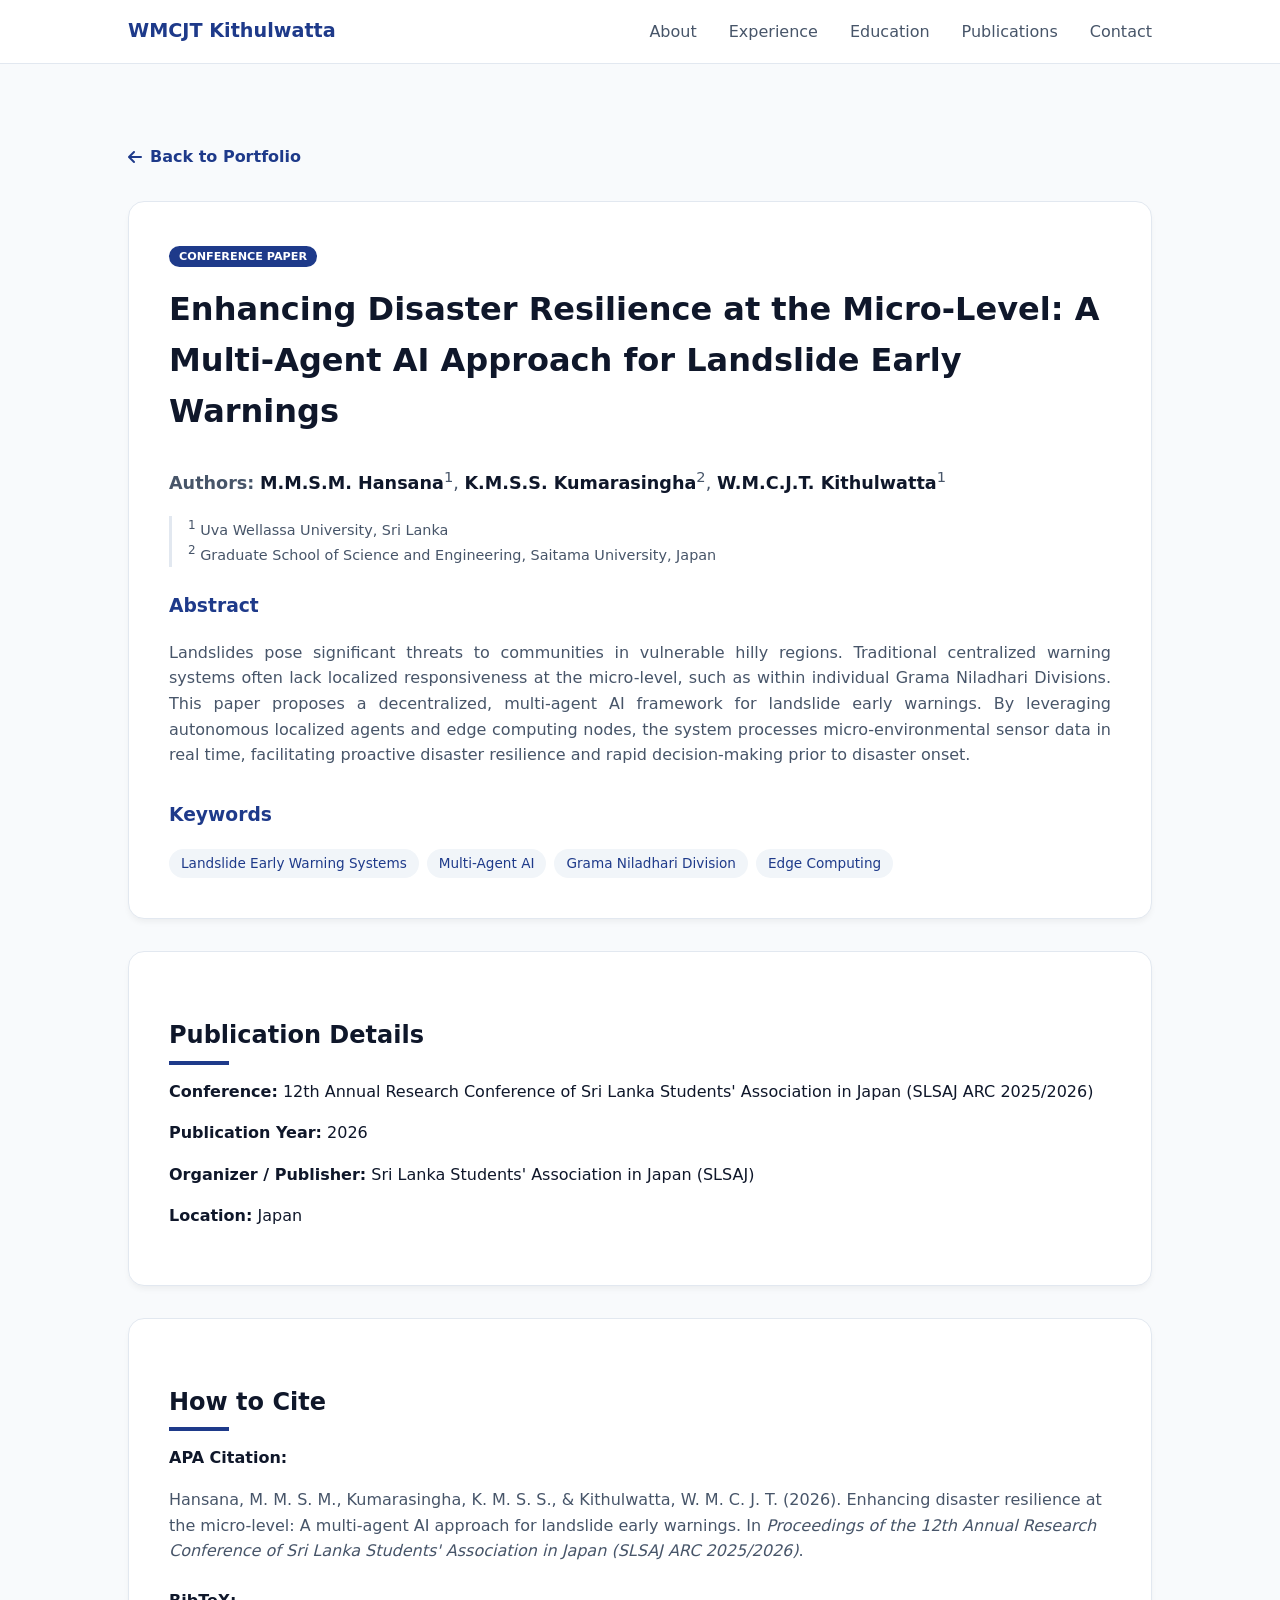
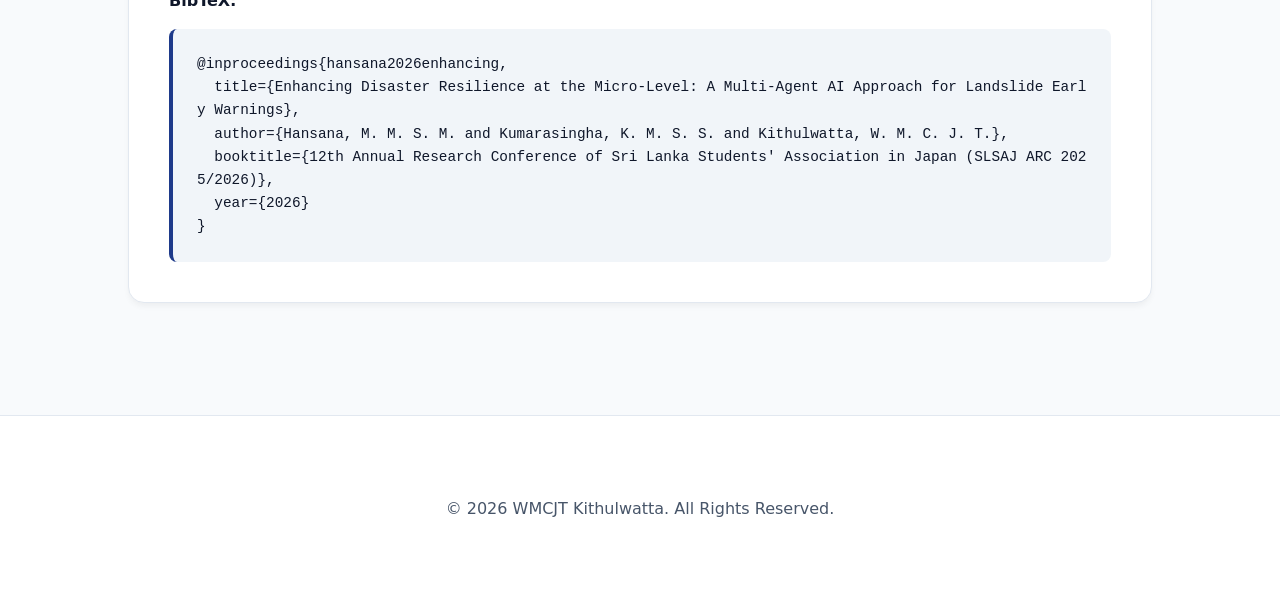
==== publication_early_warning.html @ 1a973e7d "Create publication_early_warning.html" ====
<!DOCTYPE html>
<html lang="en">
<head>
    <meta charset="UTF-8">
    <meta name="viewport" content="width=device-width, initial-scale=1.0">
    <title>Enhancing Disaster Resilience at the Micro-Level: A Multi-Agent AI Approach for Landslide Early Warnings | WMCJT Kithulwatta</title>
    
    <!-- Google Scholar Indexing Meta Tags for Conference Papers -->
    <meta name="citation_title" content="Enhancing Disaster Resilience at the Micro-Level: A Multi-Agent AI Approach for Landslide Early Warnings">
    <meta name="citation_author" content="Hansana, M. M. S. M.">
    <meta name="citation_author" content="Kumarasingha, K. M. S. S.">
    <meta name="citation_author" content="Kithulwatta, W. M. C. J. T.">
    
    <meta name="citation_publication_date" content="2026">
    <meta name="citation_conference_title" content="12th Research Conference of Sri Lanka Students' Association in Japan (SLSAJ ARC 2025/2026)">
    <!-- <meta name="citation_pdf_url" content="https://yourdomain.com/papers/landslide-multiagent-ai.pdf"> -->
    <!-- <meta name="citation_doi" content="10.xxxx/xxxxxx"> -->

    <link rel="stylesheet" href="style.css">
    <link rel="stylesheet" href="https://cdnjs.cloudflare.com/ajax/libs/font-awesome/6.0.0/css/all.min.css">
    
    <style>
        .pub-detail-card {
            background: white;
            padding: 2.5rem;
            border-radius: 16px;
            border: 1px solid var(--border);
            box-shadow: 0 4px 6px -1px rgba(0, 0, 0, 0.05);
            margin-bottom: 2rem;
        }
        .author-list {
            font-size: 1.1rem;
            color: var(--slate);
            margin: 1rem 0;
            line-height: 1.8;
        }
        .author-name {
            color: var(--dark);
            font-weight: 600;
        }
        .affiliation-list {
            font-size: 0.9rem;
            color: var(--slate);
            margin-top: 0.5rem;
            margin-bottom: 1.5rem;
            line-height: 1.6;
            padding-left: 1rem;
            border-left: 3px solid var(--border);
        }
        .keywords-list {
            display: flex;
            flex-wrap: wrap;
            gap: 0.5rem;
            margin-top: 1rem;
        }
        .keyword-chip {
            background: var(--bg-alt);
            color: var(--primary);
            padding: 4px 12px;
            border-radius: 15px;
            font-size: 0.85rem;
            font-weight: 500;
        }
        .cite-box {
            background: var(--bg-alt);
            padding: 1.5rem;
            border-radius: 8px;
            font-family: monospace;
            white-space: pre-wrap;
            word-break: break-all;
            border-left: 4px solid var(--primary);
            font-size: 0.9rem;
        }
        .back-btn {
            display: inline-flex;
            align-items: center;
            gap: 0.5rem;
            color: var(--primary);
            text-decoration: none;
            font-weight: 600;
            margin-bottom: 2rem;
            transition: transform 0.2s ease;
        }
        .back-btn:hover {
            transform: translateX(-5px);
        }
    </style>
</head>
<body>
    <header>
        <nav>
            <div class="logo">WMCJT Kithulwatta</div>
            <ul>
                <li><a href="index.html#about">About</a></li>
                <li><a href="index.html#experience">Experience</a></li>
                <li><a href="index.html#education">Education</a></li>
                <li><a href="index.html#publications">Publications</a></li>
                <li><a href="index.html#contact">Contact</a></li>
            </ul>
        </nav>
    </header>

    <main>
        <section>
            <a href="index.html#publications" class="back-btn">
                <i class="fas fa-arrow-left"></i> Back to Portfolio
            </a>

            <div class="pub-detail-card">
                <span class="pub-tag">Conference Paper</span>
                <h1 style="margin-top: 1rem; font-size: 2rem;">Enhancing Disaster Resilience at the Micro-Level: A Multi-Agent AI Approach for Landslide Early Warnings</h1>
                
                <p class="author-list">
                    <strong>Authors:</strong> 
                    <span class="author-name">M.M.S.M. Hansana</span><sup>1</sup>, 
                    <span class="author-name">K.M.S.S. Kumarasingha</span><sup>2</sup>, 
                    <span class="author-name">W.M.C.J.T. Kithulwatta</span><sup>1</sup>
                </p>

                <div class="affiliation-list">
                    <sup>1</sup> Uva Wellassa University, Sri Lanka<br>
                    <sup>2</sup> Graduate School of Science and Engineering, Saitama University, Japan
                </div>

                <h3 class="accent">Abstract</h3>
                <p style="text-align: justify; color: var(--slate);">
                    Landslides pose significant threats to communities in vulnerable hilly regions. Traditional centralized warning systems often lack localized responsiveness at the micro-level, such as within individual Grama Niladhari Divisions. This paper proposes a decentralized, multi-agent AI framework for landslide early warnings. By leveraging autonomous localized agents and edge computing nodes, the system processes micro-environmental sensor data in real time, facilitating proactive disaster resilience and rapid decision-making prior to disaster onset.
                </p>

                <h3 class="accent" style="margin-top: 2rem;">Keywords</h3>
                <div class="keywords-list">
                    <span class="keyword-chip">Landslide Early Warning Systems</span>
                    <span class="keyword-chip">Multi-Agent AI</span>
                    <span class="keyword-chip">Grama Niladhari Division</span>
                    <span class="keyword-chip">Edge Computing</span>
                </div>
            </div>

            <!-- Conference / Details Section -->
            <div class="pub-detail-card">
                <h3 class="section-title" style="font-size: 1.5rem; margin-bottom: 1.5rem;">Publication Details</h3>
                <p><strong>Conference:</strong> 12th Annual Research Conference of Sri Lanka Students' Association in Japan (SLSAJ ARC 2025/2026)</p>
                <p><strong>Publication Year:</strong> 2026</p>
                <p><strong>Organizer / Publisher:</strong> Sri Lanka Students' Association in Japan (SLSAJ)</p>
                <p><strong>Location:</strong> Japan</p>
            </div>

            <!-- How to Cite Section -->
            <div class="pub-detail-card">
                <h3 class="section-title" style="font-size: 1.5rem; margin-bottom: 1.5rem;">How to Cite</h3>
                
                <p><strong>APA Citation:</strong></p>
                <p style="color: var(--slate); margin-bottom: 1.5rem;">
                    Hansana, M. M. S. M., Kumarasingha, K. M. S. S., & Kithulwatta, W. M. C. J. T. (2026). Enhancing disaster resilience at the micro-level: A multi-agent AI approach for landslide early warnings. In <i>Proceedings of the 12th Annual Research Conference of Sri Lanka Students' Association in Japan (SLSAJ ARC 2025/2026)</i>.
                </p>

                <p><strong>BibTeX:</strong></p>
                <div class="cite-box">@inproceedings{hansana2026enhancing,
  title={Enhancing Disaster Resilience at the Micro-Level: A Multi-Agent AI Approach for Landslide Early Warnings},
  author={Hansana, M. M. S. M. and Kumarasingha, K. M. S. S. and Kithulwatta, W. M. C. J. T.},
  booktitle={12th Annual Research Conference of Sri Lanka Students' Association in Japan (SLSAJ ARC 2025/2026)},
  year={2026}
}</div>
            </div>
        </section>
    </main>

    <footer>
        <p>&copy; 2026 WMCJT Kithulwatta. All Rights Reserved.</p>
    </footer>

    <script src="script.js"></script>
</body>
</html>
---- style.css ----
/* --- Variables & Core Setup --- */
:root {
    /* Primary Navy Blue */
    --primary: #1e3a8a; 
    /* Even darker Navy for text and deep accents */
    --dark: #0f172a;    
    /* Soft white for backgrounds */
    --light: #f8fafc;   
    /* Muted blue-grey for secondary text */
    --slate: #475569;   
    /* Light grey for borders */
    --border: #e2e8f0;  
    /* Section Background for contrast */
    --bg-alt: #f1f5f9;
}

html {
    scroll-behavior: smooth;
}

body {
    background-color: var(--light);
    color: var(--dark);
    font-family: 'Inter', system-ui, sans-serif;
    margin: 0;
    line-height: 1.6;
}

/* --- Navigation --- */
nav {
    display: flex;
    justify-content: space-between;
    align-items: center;
    padding: 1rem 10%;
    background: rgba(255, 255, 255, 0.95);
    backdrop-filter: blur(10px);
    border-bottom: 1px solid var(--border);
    position: sticky;
    top: 0;
    z-index: 1000;
}

.logo {
    font-weight: 700;
    font-size: 1.2rem;
    color: var(--primary);
}

nav ul { 
    display: flex; 
    list-style: none; 
    gap: 2rem; 
    margin: 0;
    padding: 0;
}

nav ul li a { 
    text-decoration: none; 
    color: var(--slate); 
    font-weight: 500; 
    transition: 0.3s; 
    padding-bottom: 5px;
}

nav ul li a:hover { 
    color: var(--primary); 
    border-bottom: 2px solid var(--primary); 
}

/* --- Section Layouts --- */
section { 
    padding: 80px 10%; 
    scroll-margin-top: 70px;
}

.dark-variant { 
    background-color: var(--bg-alt); 
}

.accent { 
    color: var(--primary); 
}

.section-title { 
    font-size: 2.2rem; 
    margin-bottom: 3rem; 
    position: relative; 
}

.section-title::after {
    content: '';
    position: absolute;
    left: 0; 
    bottom: -10px;
    width: 60px; 
    height: 4px; 
    background: var(--primary);
}

/* --- Hero Section --- */
.hero-container {
    display: flex;
    align-items: center;
    justify-content: space-between;
    gap: 4rem;
    padding-top: 100px;
    padding-bottom: 100px;
}

.hero-content { 
    flex: 2; 
}

.hero-content h1 {
    font-size: 3rem;
    line-height: 1.2;
    margin-bottom: 1rem;
}

.subtitle {
    font-size: 1.2rem;
    color: var(--slate);
    margin-bottom: 2rem;
}

.hero-image {
    flex: 1;
    display: flex;
    justify-content: center;
}

.profile-img {
    width: 300px;
    height: 300px;
    border-radius: 24px;
    object-fit: cover;
    box-shadow: 20px 20px 0px var(--primary);
    border: 1px solid var(--border);
    transition: transform 0.3s ease;
}

.profile-img:hover {
    transform: translate(-5px, -5px);
}

/* --- Social Icons --- */
.social-icons {
    display: flex;
    gap: 1.5rem;
}

.social-icons a {
    color: var(--primary); 
    font-size: 1.8rem;
    transition: all 0.3s ease;
    text-decoration: none;
}

.social-icons a:hover {
    color: #3b82f6; 
    transform: translateY(-5px) scale(1.1);
}

/* --- Core Expertise List --- */
.custom-list-container {
    background: white;
    padding: 2.5rem;
    border-radius: 16px;
    border: 1px solid var(--border);
    box-shadow: 0 4px 6px -1px rgba(0, 0, 0, 0.1);
}

.styled-list {
    list-style: none;
    padding: 0;
    display: grid;
    grid-template-columns: repeat(auto-fit, minmax(250px, 1fr));
    gap: 1.5rem;
}

.styled-list li {
    display: flex;
    align-items: center;
    gap: 12px;
    font-size: 1.1rem;
    font-weight: 500;
}

.styled-list li i {
    color: var(--primary);
}

/* --- Timeline (Experience) --- */
.timeline { 
    border-left: 3px solid var(--border); 
    padding-left: 2.5rem; 
}

.timeline-item { 
    margin-bottom: 3rem; 
    position: relative; 
}

.timeline-item::before {
    content: '';
    position: absolute;
    left: calc(-2.5rem - 8px);
    top: 8px;
    width: 14px; 
    height: 14px;
    background: var(--primary);
    border: 3px solid white;
    border-radius: 50%;
}

.time { 
    font-weight: bold; 
    color: var(--primary); 
    margin-bottom: 0.5rem; 
    font-size: 0.9rem;
    text-transform: uppercase;
}

.org { 
    font-weight: 600; 
    color: var(--dark); 
    margin-bottom: 0.5rem;
}

/* --- Education Grid --- */
.grid { 
    display: grid; 
    grid-template-columns: repeat(auto-fit, minmax(300px, 1fr)); 
    gap: 2rem; 
}

.edu-card { 
    padding: 2rem; 
    background: white; 
    border-radius: 12px; 
    border: 1px solid var(--border); 
    transition: 0.3s;
}

.edu-card:hover {
    border-color: var(--primary);
    box-shadow: 0 10px 15px -3px rgba(0, 0, 0, 0.1);
}

.edu-card h3 { margin-top: 0; color: var(--primary); font-size: 1.2rem; }

/* --- Publications --- */
.pub-list { list-style: none; padding: 0; }
.pub-list li { 
    padding: 1.5rem 0; 
    border-bottom: 1px solid var(--border); 
}

.pub-tag {
    font-size: 0.7rem;
    padding: 4px 10px;
    background: var(--primary);
    color: white;
    border-radius: 20px;
    margin-right: 12px;
    text-transform: uppercase;
    font-weight: bold;
}

/* --- Vertical Sentence List (Insights) --- */
.sentence-list-container {
    max-width: 900px;
    margin: 0 auto;
}

.sentence-list {
    list-style: none;
    padding: 0;
}

.sentence-list li {
    background: white;
    padding: 1.5rem;
    margin-bottom: 1.2rem;
    border-radius: 10px;
    border-left: 6px solid var(--primary);
    box-shadow: 0 2px 4px rgba(0,0,0,0.05);
    transition: all 0.3s ease;
}

.sentence-list li:hover {
    border-left: 6px solid #3b82f6;
    transform: translateX(12px);
    box-shadow: 0 4px 12px rgba(0,0,0,0.1);
}

/* --- Footer --- */
footer { 
    text-align: center; 
    padding: 4rem; 
    color: var(--slate); 
    background: white;
    border-top: 1px solid var(--border); 
}

/* --- Mobile Responsiveness --- */
@media (max-width: 992px) {
    section { padding: 60px 5%; }
    .hero-container { gap: 2rem; }
    .hero-content h1 { font-size: 2.5rem; }
}

@media (max-width: 768px) {
    nav {
        flex-direction: column;
        padding: 1rem;
    }

    nav ul {
        margin-top: 1rem;
        gap: 1rem;
        flex-wrap: wrap;
        justify-content: center;
    }

    .hero-container {
        flex-direction: column-reverse;
        text-align: center;
        padding-top: 60px;
    }

    .hero-content h1 { font-size: 2rem; }

    .social-icons {
        justify-content: center;
    }

    .profile-img {
        width: 220px;
        height: 220px;
        box-shadow: 12px 12px 0px var(--primary);
    }

    .section-title {
        text-align: center;
        font-size: 1.8rem;
    }

    .section-title::after {
        left: 50%;
        transform: translateX(-50%);
    }

    .grid {
        grid-template-columns: 1fr;
    }

    .pub-link {
    color: var(--dark);
    text-decoration: none;
    transition: color 0.3s ease;
    }

    .pub-link:hover {
        color: var(--primary);
        text-decoration: underline;
    }
}

@media (max-width: 480px) {
    section { padding: 40px 15px; }
    .hero-content h1 { font-size: 1.7rem; }
    .sentence-list li { padding: 1.2rem; }
}
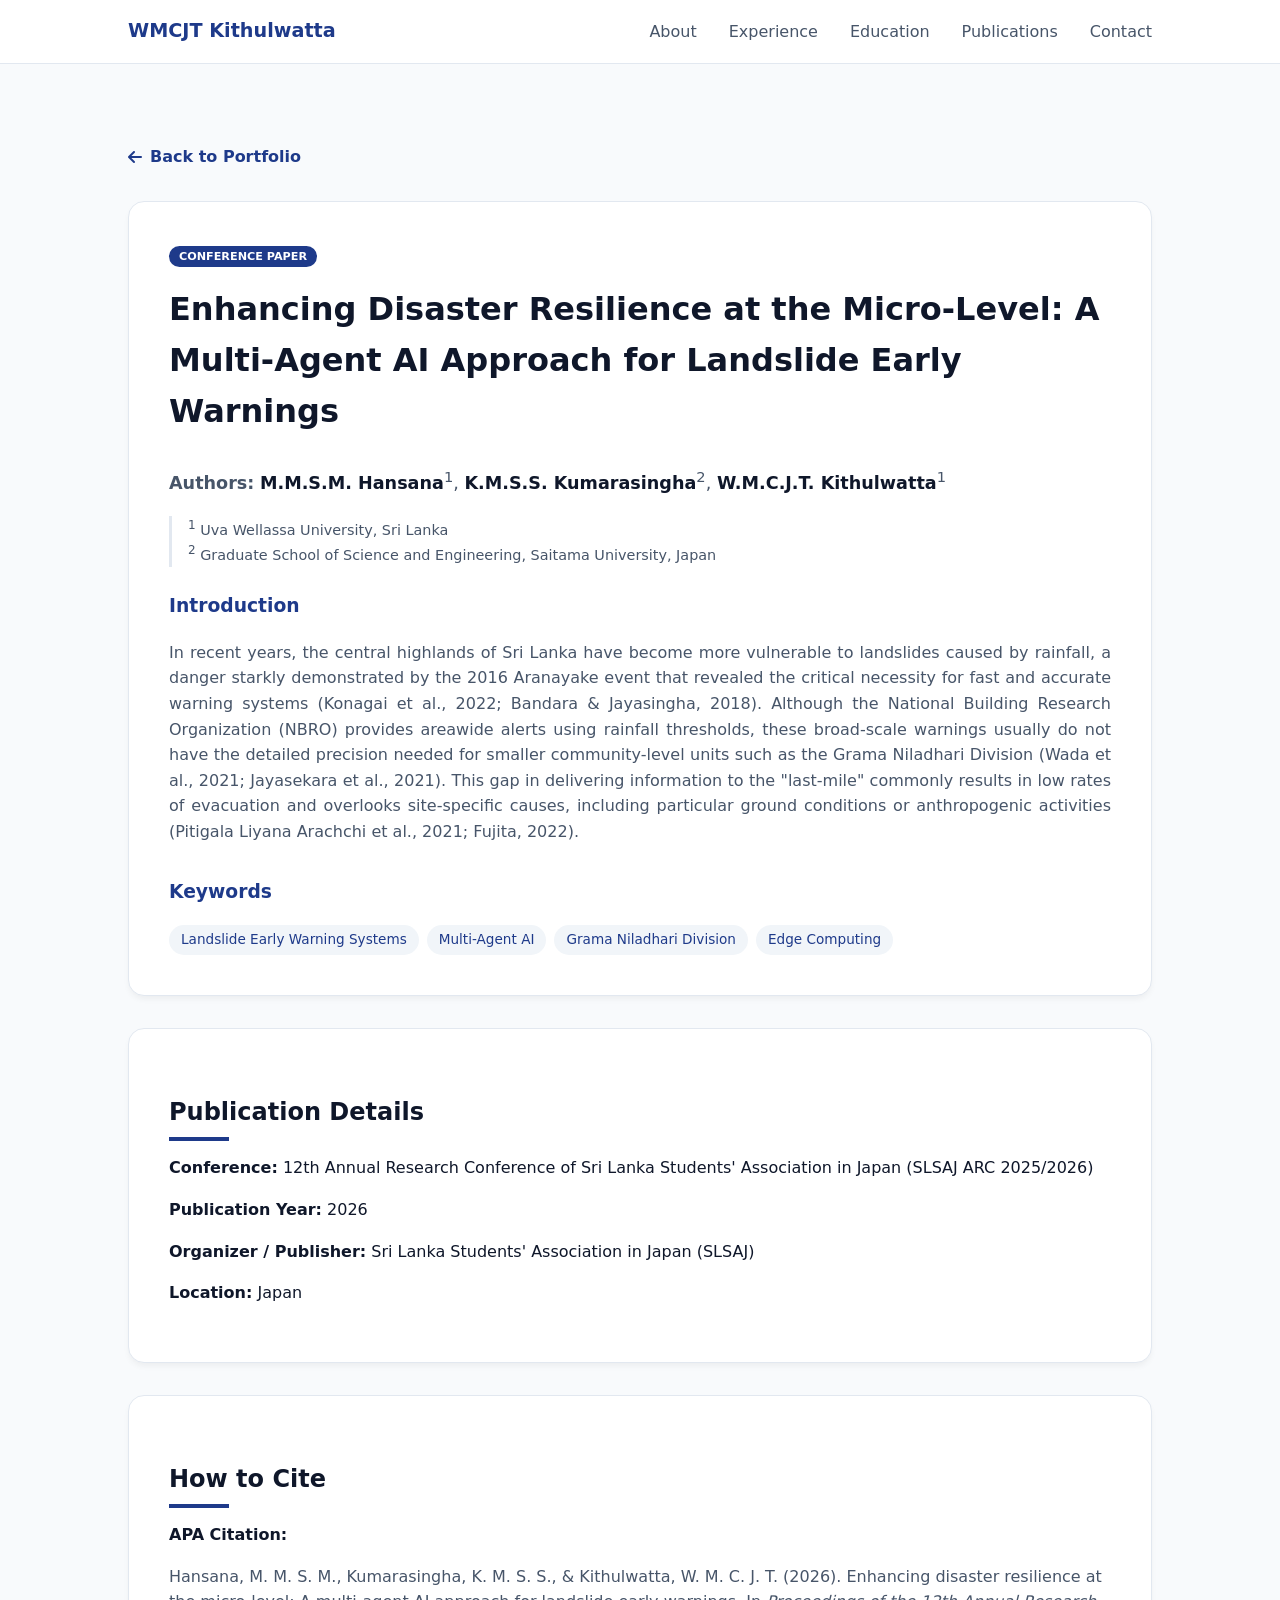
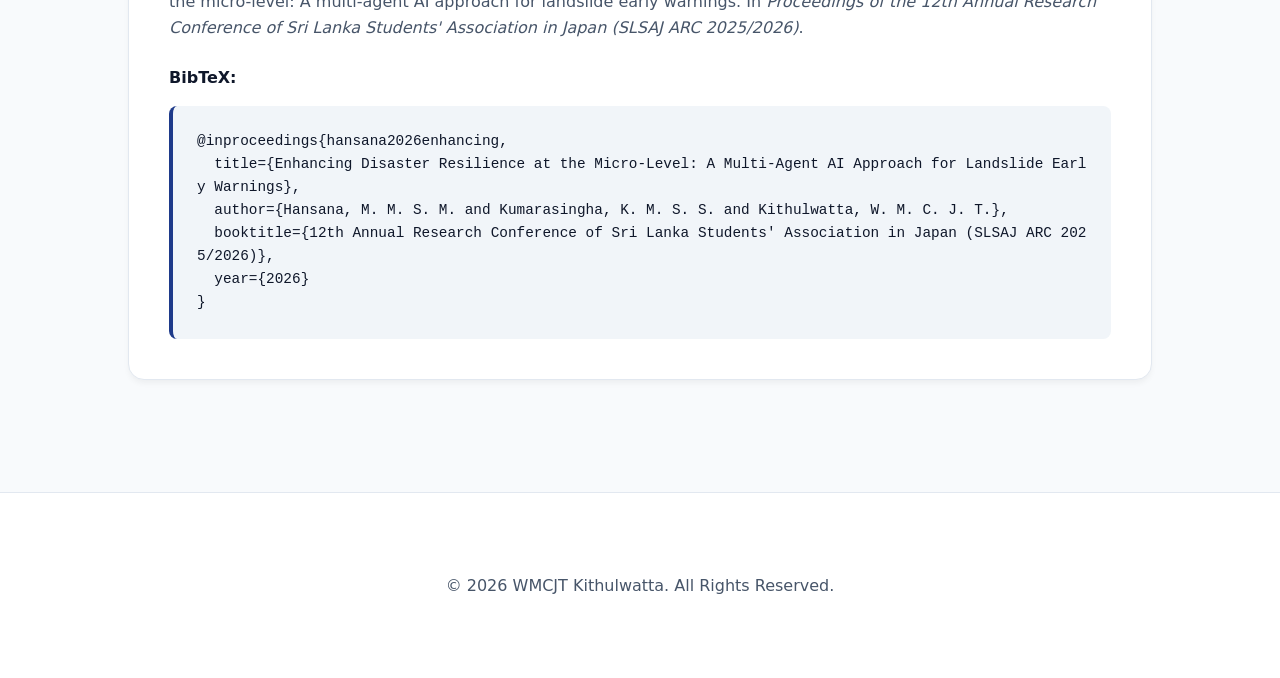
==== commit ca0910b2: "Added the introduction" ====
--- a/publication_early_warning.html
+++ b/publication_early_warning.html
@@ -122,9 +122,17 @@
                     <sup>2</sup> Graduate School of Science and Engineering, Saitama University, Japan
                 </div>
 
-                <h3 class="accent">Abstract</h3>
+                <h3 class="accent">Introduction</h3>
                 <p style="text-align: justify; color: var(--slate);">
-                    Landslides pose significant threats to communities in vulnerable hilly regions. Traditional centralized warning systems often lack localized responsiveness at the micro-level, such as within individual Grama Niladhari Divisions. This paper proposes a decentralized, multi-agent AI framework for landslide early warnings. By leveraging autonomous localized agents and edge computing nodes, the system processes micro-environmental sensor data in real time, facilitating proactive disaster resilience and rapid decision-making prior to disaster onset.
+                    In recent years, the central highlands of Sri Lanka have become more vulnerable to landslides
+caused by rainfall, a danger starkly demonstrated by the 2016 Aranayake event that revealed the
+critical necessity for fast and accurate warning systems (Konagai et al., 2022; Bandara &
+Jayasingha, 2018). Although the National Building Research Organization (NBRO) provides areawide alerts using rainfall thresholds, these broad-scale warnings usually do not have the detailed
+precision needed for smaller community-level units such as the Grama Niladhari Division (Wada
+et al., 2021; Jayasekara et al., 2021). This gap in delivering information to the "last-mile"
+commonly results in low rates of evacuation and overlooks site-specific causes, including
+particular ground conditions or anthropogenic activities (Pitigala Liyana Arachchi et al., 2021;
+Fujita, 2022).
                 </p>
 
                 <h3 class="accent" style="margin-top: 2rem;">Keywords</h3>
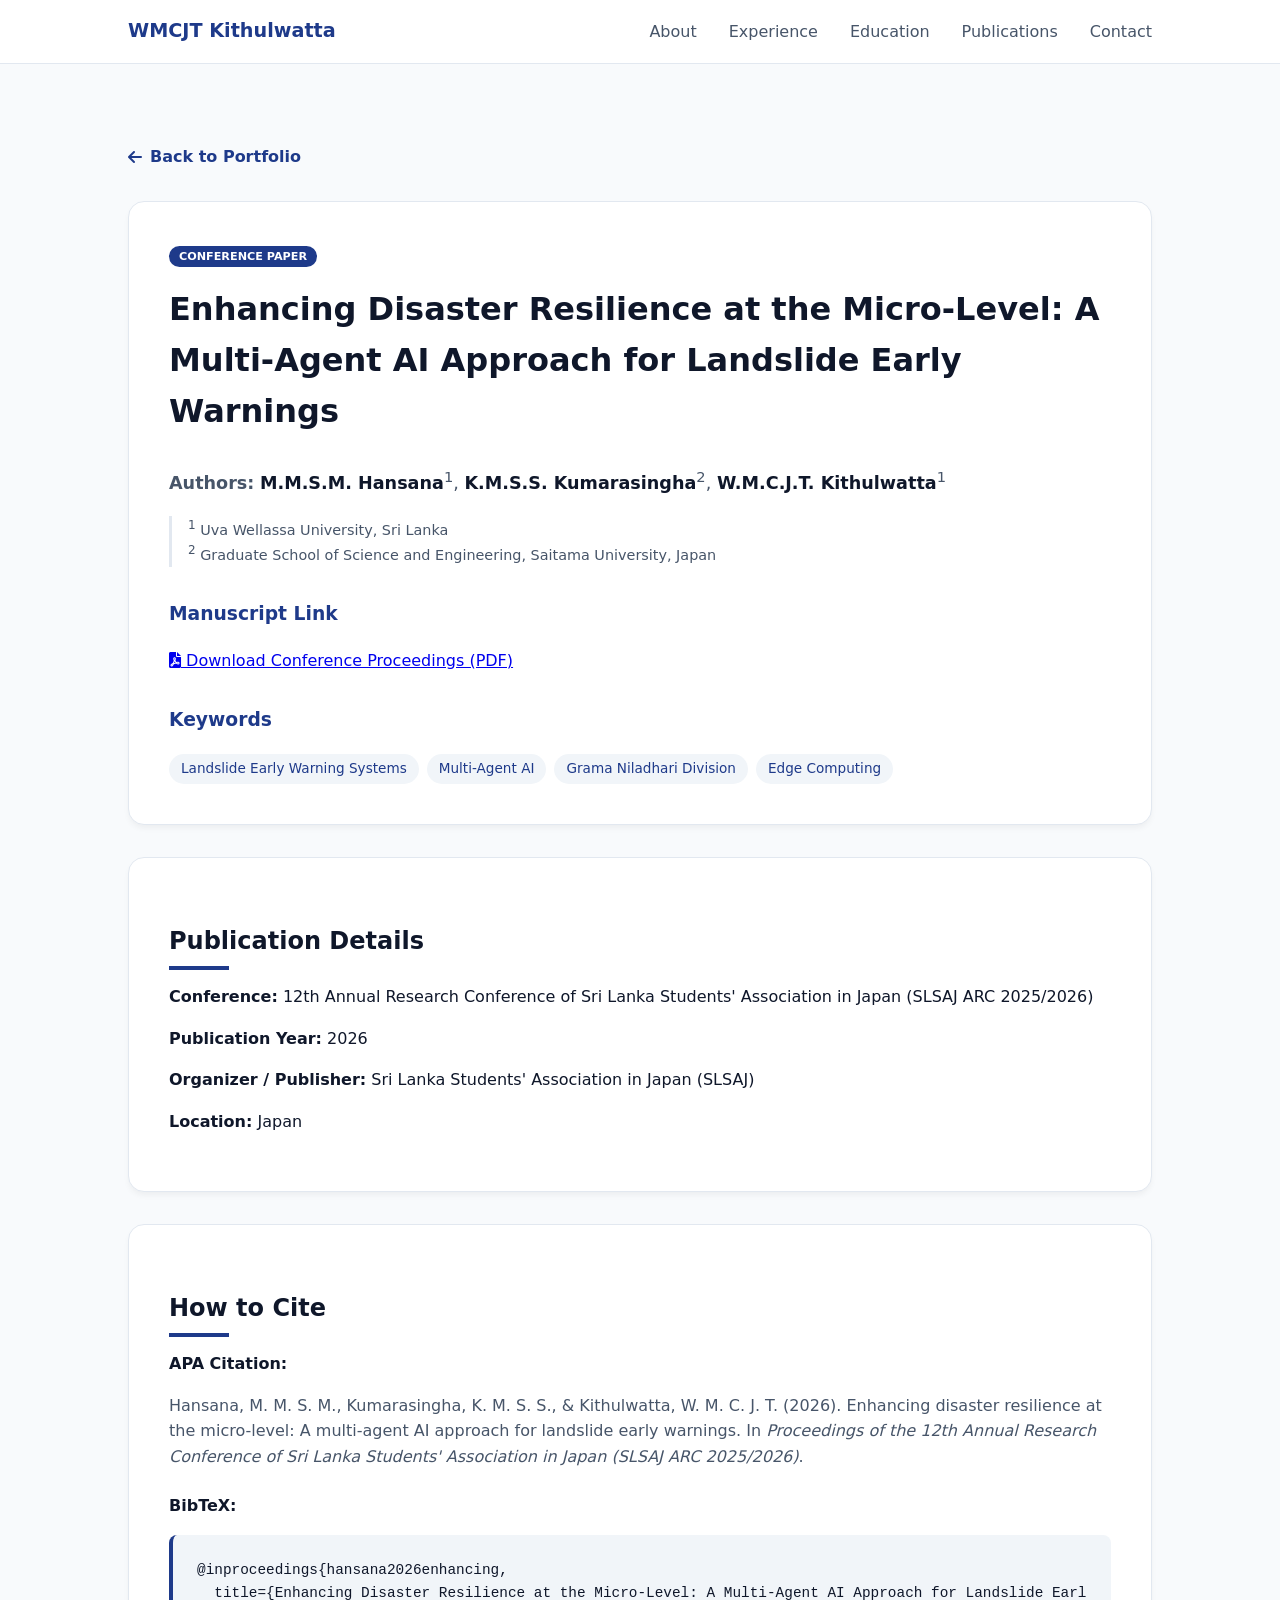
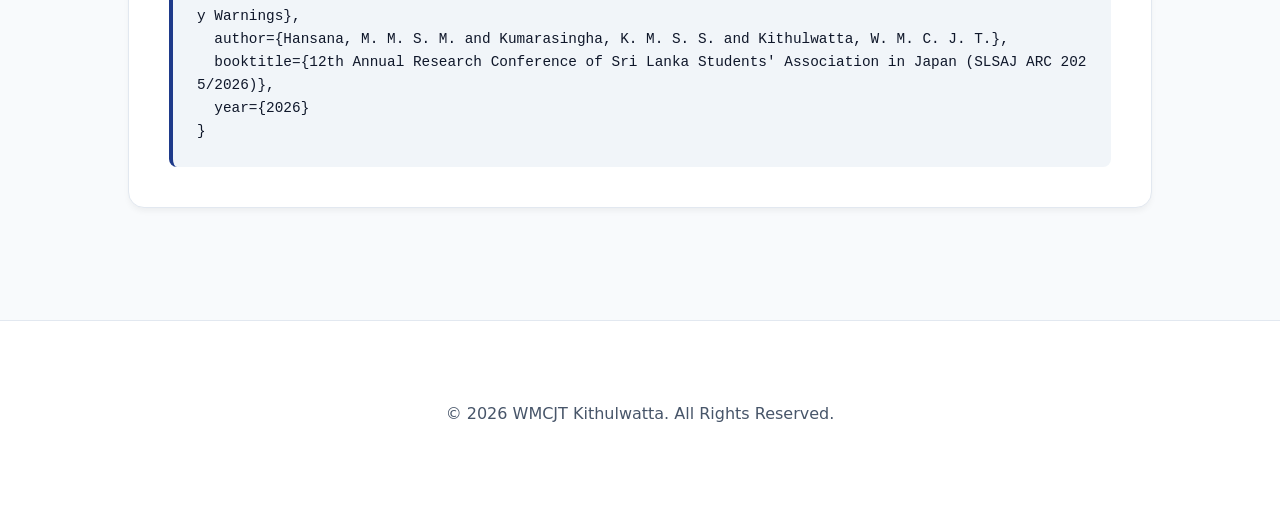
==== commit e0384583: "Update publication_early_warning.html" ====
--- a/publication_early_warning.html
+++ b/publication_early_warning.html
@@ -122,18 +122,17 @@
                     <sup>2</sup> Graduate School of Science and Engineering, Saitama University, Japan
                 </div>
 
-                <h3 class="accent">Introduction</h3>
-                <p style="text-align: justify; color: var(--slate);">
-                    In recent years, the central highlands of Sri Lanka have become more vulnerable to landslides
-caused by rainfall, a danger starkly demonstrated by the 2016 Aranayake event that revealed the
-critical necessity for fast and accurate warning systems (Konagai et al., 2022; Bandara &
-Jayasingha, 2018). Although the National Building Research Organization (NBRO) provides areawide alerts using rainfall thresholds, these broad-scale warnings usually do not have the detailed
-precision needed for smaller community-level units such as the Grama Niladhari Division (Wada
-et al., 2021; Jayasekara et al., 2021). This gap in delivering information to the "last-mile"
-commonly results in low rates of evacuation and overlooks site-specific causes, including
-particular ground conditions or anthropogenic activities (Pitigala Liyana Arachchi et al., 2021;
-Fujita, 2022).
-                </p>
+                <h3 class="accent" style="margin-top: 2rem;">Manuscript Link</h3>
+                    <p style="margin-top: 0.8rem;">
+                        <a href="https://slsaj.com/wp-content/uploads/2026/05/Conerence-Proceedings_2026.pdf" 
+                           target="_blank" 
+                           rel="noopener noreferrer" 
+                           class="pdf-link-btn">
+                            <i class="fas fa-file-pdf"></i> Download Conference Proceedings (PDF)
+                        </a>
+                    </p>
+
+                
 
                 <h3 class="accent" style="margin-top: 2rem;">Keywords</h3>
                 <div class="keywords-list">
